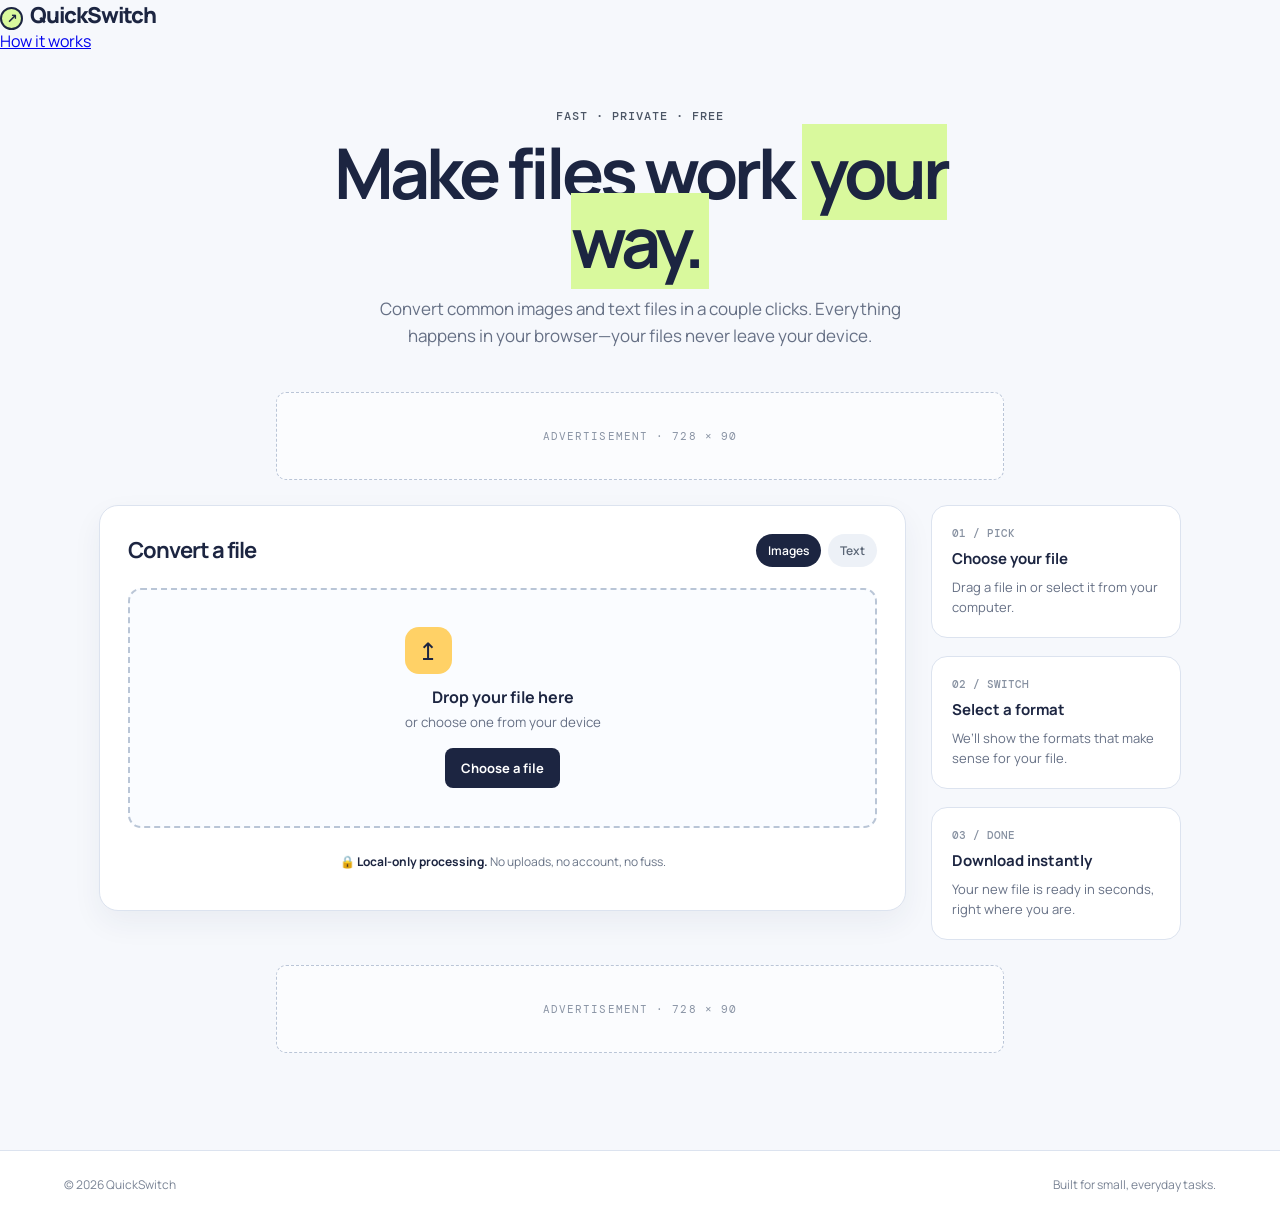
==== index.html @ 72b6337a "Add QuickSwitch converter" ====
<!doctype html>
<html lang="en">
<head>
  <meta charset="UTF-8" />
  <meta name="viewport" content="width=device-width, initial-scale=1.0" />
  <meta name="description" content="QuickSwitch is a private, browser-based file converter for images and text." />
  <title>QuickSwitch — File converter</title>
  <link rel="preconnect" href="https://fonts.googleapis.com">
  <link rel="preconnect" href="https://fonts.gstatic.com" crossorigin>
  <link href="https://fonts.googleapis.com/css2?family=DM+Mono:wght@400;500&family=Manrope:wght@400;500;600;700;800&display=swap" rel="stylesheet">
  <style>
    :root{--ink:#1c2541;--muted:#667085;--lime:#d9f99d;--yellow:#ffd166;--pink:#ff7b8b;--cloud:#f6f8fc;--line:#dce3ef;--white:#fff}*{box-sizing:border-box}body{margin:0;color:var(--ink);background:var(--cloud);font-family:Manrope,system-ui,sans-serif}.nav{height:76px;background:#fff;display:flex;align-items:center;justify-content:space-between;padding:0 max(5vw,24px);border-bottom:1px solid var(--line)}.brand{font-weight:800;letter-spacing:-1.2px;font-size:22px}.brand span{display:inline-grid;place-items:center;width:23px;height:23px;background:var(--lime);border:2px solid var(--ink);border-radius:50%;font-size:13px;margin-right:7px}.nav a{color:var(--ink);font-size:14px;font-weight:700;text-decoration:none;border-bottom:2px solid var(--lime)}.wrap{max-width:1130px;margin:auto;padding:56px 24px 72px}.eyebrow{font:500 12px 'DM Mono';letter-spacing:.08em;text-transform:uppercase;color:#4b5565}.hero{text-align:center;max-width:740px;margin:0 auto 42px}.hero h1{font-size:clamp(38px,6vw,70px);letter-spacing:-4px;line-height:.98;margin:14px 0 20px}.hero h1 em{font-style:normal;background:var(--lime);padding:0 8px}.hero p{color:var(--muted);font-size:17px;line-height:1.6;margin:auto;max-width:570px}.ad{height:88px;border:1px dashed #bac5d7;border-radius:10px;background:rgba(255,255,255,.52);display:flex;align-items:center;justify-content:center;color:#8993a4;font:11px 'DM Mono';letter-spacing:.1em;text-transform:uppercase;margin:25px auto;max-width:728px}.grid{display:grid;grid-template-columns:1fr 250px;gap:25px;align-items:start}.tool{background:#fff;border:1px solid var(--line);border-radius:19px;padding:28px;box-shadow:0 12px 30px rgba(36,51,85,.06)}.tool-head{display:flex;justify-content:space-between;align-items:center;gap:12px;margin-bottom:21px}.tool h2{margin:0;letter-spacing:-1px;font-size:22px}.pills{display:flex;gap:7px}.pill{border:0;background:#edf1f7;border-radius:100px;padding:8px 12px;color:#5a6575;font:600 12px Manrope;cursor:pointer}.pill.active{background:var(--ink);color:white}.drop{display:grid;place-items:center;min-height:240px;border:2px dashed #b9c5d6;border-radius:13px;background:#fafcff;text-align:center;transition:.2s;cursor:pointer}.drop:hover,.drop.over{border-color:var(--pink);background:#fff7f8}.drop-icon{width:47px;height:47px;border-radius:14px;background:var(--yellow);display:grid;place-items:center;font-size:24px;margin-bottom:12px}.drop strong{font-size:16px}.drop small{color:var(--muted);display:block;margin-top:5px}.choose{display:inline-block;background:var(--ink);color:#fff;padding:11px 16px;border-radius:8px;font-size:13px;font-weight:700;margin-top:17px}.controls{display:none;margin-top:18px;padding:17px;background:#f5f8fb;border-radius:12px}.controls.show{display:flex;align-items:center;justify-content:space-between;gap:10px;flex-wrap:wrap}.filename{font-size:13px;white-space:nowrap;overflow:hidden;text-overflow:ellipsis;max-width:280px}.select{border:1px solid var(--line);border-radius:7px;padding:8px;background:#fff;font:600 13px Manrope;color:var(--ink)}.button{background:var(--pink);border:0;border-radius:8px;color:#251c25;font:800 13px Manrope;padding:11px 16px;cursor:pointer}.button:hover{filter:brightness(.96)}.side{display:grid;gap:18px}.tip{border:1px solid var(--line);padding:20px;border-radius:16px;background:#fff}.tip .num{font:500 11px 'DM Mono';color:#8791a1}.tip h3{font-size:15px;margin:8px 0}.tip p{font-size:13px;line-height:1.55;color:var(--muted);margin:0}.privacy{margin-top:25px;text-align:center;font-size:12px;color:#697487}.privacy b{color:var(--ink)}footer{border-top:1px solid var(--line);background:#fff;padding:25px max(5vw,24px);display:flex;justify-content:space-between;color:#7a8495;font-size:12px}@media(max-width:760px){.wrap{padding-top:34px}.grid{grid-template-columns:1fr}.side{grid-template-columns:1fr 1fr}.hero h1{letter-spacing:-2.5px}.ad{margin:20px auto}}@media(max-width:480px){.side{grid-template-columns:1fr}.tool{padding:18px}.nav{height:64px}.nav a{display:none}}
  </style>
</head>
<body>
  <nav><div class="brand"><span>↗</span>QuickSwitch</div><a href="#how">How it works</a></nav>
  <main class="wrap">
    <section class="hero"><div class="eyebrow">Fast · private · free</div><h1>Make files work <em>your way.</em></h1><p>Convert common images and text files in a couple clicks. Everything happens in your browser—your files never leave your device.</p></section>
    <div class="ad">Advertisement · 728 × 90</div>
    <section class="grid">
      <div class="tool">
        <div class="tool-head"><h2>Convert a file</h2><div class="pills"><button class="pill active" data-type="image">Images</button><button class="pill" data-type="text">Text</button></div></div>
        <label class="drop" id="drop" for="picker"><input id="picker" type="file" hidden accept="image/*"><div><div class="drop-icon">↥</div><strong>Drop your file here</strong><small>or choose one from your device</small><span class="choose">Choose a file</span></div></label>
        <div class="controls" id="controls"><span class="filename" id="filename"></span><div><label class="eyebrow" for="format">Convert to </label><select class="select" id="format"></select></div><button class="button" id="convert">Convert & download</button></div>
        <p class="privacy">🔒 <b>Local-only processing.</b> No uploads, no account, no fuss.</p>
      </div>
      <aside class="side" id="how"><div class="tip"><div class="num">01 / PICK</div><h3>Choose your file</h3><p>Drag a file in or select it from your computer.</p></div><div class="tip"><div class="num">02 / SWITCH</div><h3>Select a format</h3><p>We’ll show the formats that make sense for your file.</p></div><div class="tip"><div class="num">03 / DONE</div><h3>Download instantly</h3><p>Your new file is ready in seconds, right where you are.</p></div></aside>
    </section>
    <div class="ad">Advertisement · 728 × 90</div>
  </main>
  <footer><span>© 2026 QuickSwitch</span><span>Built for small, everyday tasks.</span></footer>
  <script>
    const picker=document.querySelector('#picker'),drop=document.querySelector('#drop'),controls=document.querySelector('#controls'),filename=document.querySelector('#filename'),format=document.querySelector('#format'),convert=document.querySelector('#convert');let file=null,mode='image';
    const types={image:[['image/png','PNG'],['image/jpeg','JPG'],['image/webp','WEBP']],text:[['text/plain','TXT'],['text/html','HTML'],['text/csv','CSV']]};
    function setMode(next){mode=next;file=null;picker.value='';picker.accept=mode==='image'?'image/*':'.txt,.csv,.html,.md,text/plain,text/csv,text/html';controls.classList.remove('show');document.querySelectorAll('.pill').forEach(x=>x.classList.toggle('active',x.dataset.type===mode));document.querySelector('.drop strong').textContent=mode==='image'?'Drop an image here':'Drop a text file here';document.querySelector('.drop small').textContent=mode==='image'?'PNG, JPG, WEBP and more':'TXT, CSV, HTML, Markdown and more'}
    document.querySelectorAll('.pill').forEach(x=>x.onclick=()=>setMode(x.dataset.type));
    function choose(f){if(!f)return;if(mode==='image'&&!f.type.startsWith('image/')){alert('Please choose an image file.');return}file=f;filename.textContent=f.name;format.innerHTML=types[mode].map(([v,n])=>`<option value="${v}">${n}</option>`).join('');controls.classList.add('show')}
    picker.onchange=e=>choose(e.target.files[0]);['dragenter','dragover'].forEach(e=>drop.addEventListener(e,x=>{x.preventDefault();drop.classList.add('over')}));['dragleave','drop'].forEach(e=>drop.addEventListener(e,x=>{x.preventDefault();drop.classList.remove('over')}));drop.addEventListener('drop',e=>choose(e.dataTransfer.files[0]));
    convert.onclick=()=>{if(!file)return;const target=format.value,ext=format.options[format.selectedIndex].text.toLowerCase();if(mode==='text'){const reader=new FileReader();reader.onload=()=>download(new Blob([reader.result],{type:target}),file.name.replace(/\.[^.]+$/,'')+'.'+ext);reader.readAsText(file);return}const img=new Image(),url=URL.createObjectURL(file);img.onload=()=>{const c=document.createElement('canvas');c.width=img.naturalWidth;c.height=img.naturalHeight;c.getContext('2d').drawImage(img,0,0);c.toBlob(b=>{download(b,file.name.replace(/\.[^.]+$/,'')+'.'+ext);URL.revokeObjectURL(url)},target,.92)};img.src=url};
    function download(blob,name){const a=document.createElement('a');a.href=URL.createObjectURL(blob);a.download=name;a.click();setTimeout(()=>URL.revokeObjectURL(a.href),500)}
  </script>
</body>
</html>
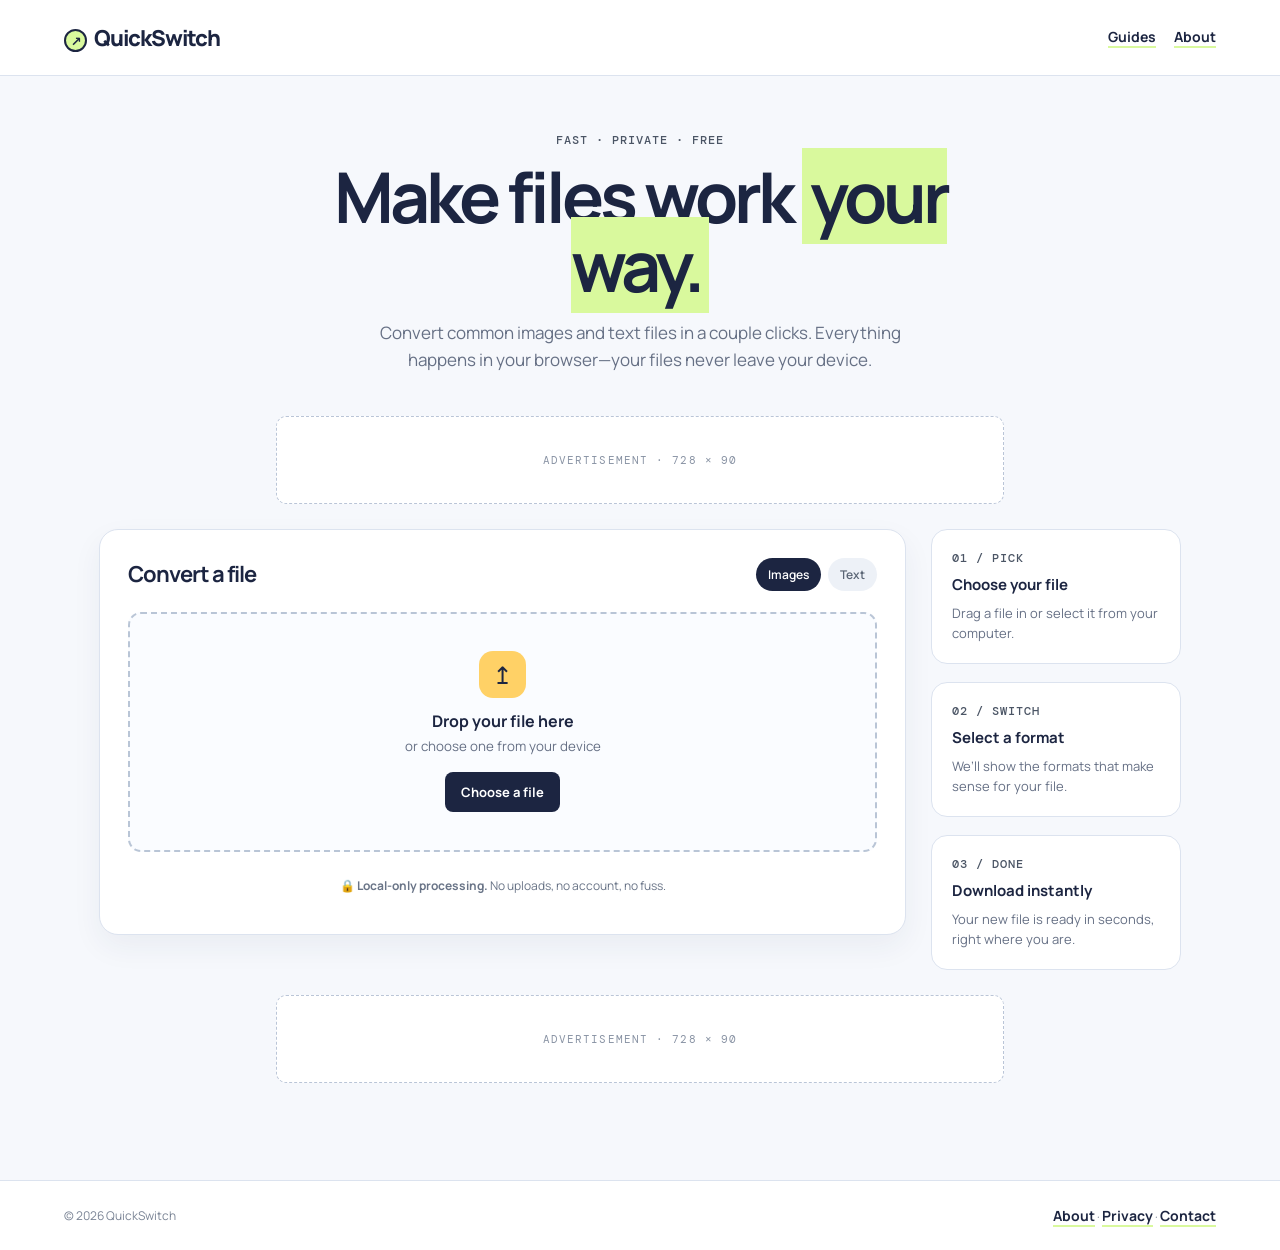
==== commit 993c1685: "Link guides and trust pages from homepage" ====
--- a/index.html
+++ b/index.html
@@ -1,43 +1 @@
-<!doctype html>
-<html lang="en">
-<head>
-  <meta charset="UTF-8" />
-  <meta name="viewport" content="width=device-width, initial-scale=1.0" />
-  <meta name="description" content="QuickSwitch is a private, browser-based file converter for images and text." />
-  <title>QuickSwitch — File converter</title>
-  <link rel="preconnect" href="https://fonts.googleapis.com">
-  <link rel="preconnect" href="https://fonts.gstatic.com" crossorigin>
-  <link href="https://fonts.googleapis.com/css2?family=DM+Mono:wght@400;500&family=Manrope:wght@400;500;600;700;800&display=swap" rel="stylesheet">
-  <style>
-    :root{--ink:#1c2541;--muted:#667085;--lime:#d9f99d;--yellow:#ffd166;--pink:#ff7b8b;--cloud:#f6f8fc;--line:#dce3ef;--white:#fff}*{box-sizing:border-box}body{margin:0;color:var(--ink);background:var(--cloud);font-family:Manrope,system-ui,sans-serif}.nav{height:76px;background:#fff;display:flex;align-items:center;justify-content:space-between;padding:0 max(5vw,24px);border-bottom:1px solid var(--line)}.brand{font-weight:800;letter-spacing:-1.2px;font-size:22px}.brand span{display:inline-grid;place-items:center;width:23px;height:23px;background:var(--lime);border:2px solid var(--ink);border-radius:50%;font-size:13px;margin-right:7px}.nav a{color:var(--ink);font-size:14px;font-weight:700;text-decoration:none;border-bottom:2px solid var(--lime)}.wrap{max-width:1130px;margin:auto;padding:56px 24px 72px}.eyebrow{font:500 12px 'DM Mono';letter-spacing:.08em;text-transform:uppercase;color:#4b5565}.hero{text-align:center;max-width:740px;margin:0 auto 42px}.hero h1{font-size:clamp(38px,6vw,70px);letter-spacing:-4px;line-height:.98;margin:14px 0 20px}.hero h1 em{font-style:normal;background:var(--lime);padding:0 8px}.hero p{color:var(--muted);font-size:17px;line-height:1.6;margin:auto;max-width:570px}.ad{height:88px;border:1px dashed #bac5d7;border-radius:10px;background:rgba(255,255,255,.52);display:flex;align-items:center;justify-content:center;color:#8993a4;font:11px 'DM Mono';letter-spacing:.1em;text-transform:uppercase;margin:25px auto;max-width:728px}.grid{display:grid;grid-template-columns:1fr 250px;gap:25px;align-items:start}.tool{background:#fff;border:1px solid var(--line);border-radius:19px;padding:28px;box-shadow:0 12px 30px rgba(36,51,85,.06)}.tool-head{display:flex;justify-content:space-between;align-items:center;gap:12px;margin-bottom:21px}.tool h2{margin:0;letter-spacing:-1px;font-size:22px}.pills{display:flex;gap:7px}.pill{border:0;background:#edf1f7;border-radius:100px;padding:8px 12px;color:#5a6575;font:600 12px Manrope;cursor:pointer}.pill.active{background:var(--ink);color:white}.drop{display:grid;place-items:center;min-height:240px;border:2px dashed #b9c5d6;border-radius:13px;background:#fafcff;text-align:center;transition:.2s;cursor:pointer}.drop:hover,.drop.over{border-color:var(--pink);background:#fff7f8}.drop-icon{width:47px;height:47px;border-radius:14px;background:var(--yellow);display:grid;place-items:center;font-size:24px;margin-bottom:12px}.drop strong{font-size:16px}.drop small{color:var(--muted);display:block;margin-top:5px}.choose{display:inline-block;background:var(--ink);color:#fff;padding:11px 16px;border-radius:8px;font-size:13px;font-weight:700;margin-top:17px}.controls{display:none;margin-top:18px;padding:17px;background:#f5f8fb;border-radius:12px}.controls.show{display:flex;align-items:center;justify-content:space-between;gap:10px;flex-wrap:wrap}.filename{font-size:13px;white-space:nowrap;overflow:hidden;text-overflow:ellipsis;max-width:280px}.select{border:1px solid var(--line);border-radius:7px;padding:8px;background:#fff;font:600 13px Manrope;color:var(--ink)}.button{background:var(--pink);border:0;border-radius:8px;color:#251c25;font:800 13px Manrope;padding:11px 16px;cursor:pointer}.button:hover{filter:brightness(.96)}.side{display:grid;gap:18px}.tip{border:1px solid var(--line);padding:20px;border-radius:16px;background:#fff}.tip .num{font:500 11px 'DM Mono';color:#8791a1}.tip h3{font-size:15px;margin:8px 0}.tip p{font-size:13px;line-height:1.55;color:var(--muted);margin:0}.privacy{margin-top:25px;text-align:center;font-size:12px;color:#697487}.privacy b{color:var(--ink)}footer{border-top:1px solid var(--line);background:#fff;padding:25px max(5vw,24px);display:flex;justify-content:space-between;color:#7a8495;font-size:12px}@media(max-width:760px){.wrap{padding-top:34px}.grid{grid-template-columns:1fr}.side{grid-template-columns:1fr 1fr}.hero h1{letter-spacing:-2.5px}.ad{margin:20px auto}}@media(max-width:480px){.side{grid-template-columns:1fr}.tool{padding:18px}.nav{height:64px}.nav a{display:none}}
-  </style>
-</head>
-<body>
-  <nav><div class="brand"><span>↗</span>QuickSwitch</div><a href="#how">How it works</a></nav>
-  <main class="wrap">
-    <section class="hero"><div class="eyebrow">Fast · private · free</div><h1>Make files work <em>your way.</em></h1><p>Convert common images and text files in a couple clicks. Everything happens in your browser—your files never leave your device.</p></section>
-    <div class="ad">Advertisement · 728 × 90</div>
-    <section class="grid">
-      <div class="tool">
-        <div class="tool-head"><h2>Convert a file</h2><div class="pills"><button class="pill active" data-type="image">Images</button><button class="pill" data-type="text">Text</button></div></div>
-        <label class="drop" id="drop" for="picker"><input id="picker" type="file" hidden accept="image/*"><div><div class="drop-icon">↥</div><strong>Drop your file here</strong><small>or choose one from your device</small><span class="choose">Choose a file</span></div></label>
-        <div class="controls" id="controls"><span class="filename" id="filename"></span><div><label class="eyebrow" for="format">Convert to </label><select class="select" id="format"></select></div><button class="button" id="convert">Convert & download</button></div>
-        <p class="privacy">🔒 <b>Local-only processing.</b> No uploads, no account, no fuss.</p>
-      </div>
-      <aside class="side" id="how"><div class="tip"><div class="num">01 / PICK</div><h3>Choose your file</h3><p>Drag a file in or select it from your computer.</p></div><div class="tip"><div class="num">02 / SWITCH</div><h3>Select a format</h3><p>We’ll show the formats that make sense for your file.</p></div><div class="tip"><div class="num">03 / DONE</div><h3>Download instantly</h3><p>Your new file is ready in seconds, right where you are.</p></div></aside>
-    </section>
-    <div class="ad">Advertisement · 728 × 90</div>
-  </main>
-  <footer><span>© 2026 QuickSwitch</span><span>Built for small, everyday tasks.</span></footer>
-  <script>
-    const picker=document.querySelector('#picker'),drop=document.querySelector('#drop'),controls=document.querySelector('#controls'),filename=document.querySelector('#filename'),format=document.querySelector('#format'),convert=document.querySelector('#convert');let file=null,mode='image';
-    const types={image:[['image/png','PNG'],['image/jpeg','JPG'],['image/webp','WEBP']],text:[['text/plain','TXT'],['text/html','HTML'],['text/csv','CSV']]};
-    function setMode(next){mode=next;file=null;picker.value='';picker.accept=mode==='image'?'image/*':'.txt,.csv,.html,.md,text/plain,text/csv,text/html';controls.classList.remove('show');document.querySelectorAll('.pill').forEach(x=>x.classList.toggle('active',x.dataset.type===mode));document.querySelector('.drop strong').textContent=mode==='image'?'Drop an image here':'Drop a text file here';document.querySelector('.drop small').textContent=mode==='image'?'PNG, JPG, WEBP and more':'TXT, CSV, HTML, Markdown and more'}
-    document.querySelectorAll('.pill').forEach(x=>x.onclick=()=>setMode(x.dataset.type));
-    function choose(f){if(!f)return;if(mode==='image'&&!f.type.startsWith('image/')){alert('Please choose an image file.');return}file=f;filename.textContent=f.name;format.innerHTML=types[mode].map(([v,n])=>`<option value="${v}">${n}</option>`).join('');controls.classList.add('show')}
-    picker.onchange=e=>choose(e.target.files[0]);['dragenter','dragover'].forEach(e=>drop.addEventListener(e,x=>{x.preventDefault();drop.classList.add('over')}));['dragleave','drop'].forEach(e=>drop.addEventListener(e,x=>{x.preventDefault();drop.classList.remove('over')}));drop.addEventListener('drop',e=>choose(e.dataTransfer.files[0]));
-    convert.onclick=()=>{if(!file)return;const target=format.value,ext=format.options[format.selectedIndex].text.toLowerCase();if(mode==='text'){const reader=new FileReader();reader.onload=()=>download(new Blob([reader.result],{type:target}),file.name.replace(/\.[^.]+$/,'')+'.'+ext);reader.readAsText(file);return}const img=new Image(),url=URL.createObjectURL(file);img.onload=()=>{const c=document.createElement('canvas');c.width=img.naturalWidth;c.height=img.naturalHeight;c.getContext('2d').drawImage(img,0,0);c.toBlob(b=>{download(b,file.name.replace(/\.[^.]+$/,'')+'.'+ext);URL.revokeObjectURL(url)},target,.92)};img.src=url};
-    function download(blob,name){const a=document.createElement('a');a.href=URL.createObjectURL(blob);a.download=name;a.click();setTimeout(()=>URL.revokeObjectURL(a.href),500)}
-  </script>
-</body>
-</html>
+<!doctype html><html lang="en"><head><meta charset="UTF-8"><meta name="viewport" content="width=device-width,initial-scale=1.0"><meta name="description" content="QuickSwitch is a private, browser-based file converter for images and text."><title>QuickSwitch — File converter</title><link rel="preconnect" href="https://fonts.googleapis.com"><link rel="preconnect" href="https://fonts.gstatic.com" crossorigin><link href="https://fonts.googleapis.com/css2?family=DM+Mono:wght@400;500&family=Manrope:wght@400;500;600;700;800&display=swap" rel="stylesheet"><style>:root{--ink:#1c2541;--muted:#667085;--lime:#d9f99d;--yellow:#ffd166;--pink:#ff7b8b;--cloud:#f6f8fc;--line:#dce3ef}*{box-sizing:border-box}body{margin:0;color:var(--ink);background:var(--cloud);font-family:Manrope,system-ui,sans-serif}nav,footer{background:#fff;padding:0 max(5vw,24px);display:flex;align-items:center;justify-content:space-between;border-bottom:1px solid var(--line)}nav{height:76px}.brand{font-weight:800;letter-spacing:-1.2px;font-size:22px;color:var(--ink);text-decoration:none}.brand span{display:inline-grid;place-items:center;width:23px;height:23px;background:var(--lime);border:2px solid var(--ink);border-radius:50%;font-size:13px;margin-right:7px}.nav-links{display:flex;gap:18px}.nav-links a,footer a{color:var(--ink);font-size:14px;font-weight:700;text-decoration:none;border-bottom:2px solid var(--lime)}.wrap{max-width:1130px;margin:auto;padding:56px 24px 72px}.hero{text-align:center;max-width:740px;margin:0 auto 42px}.eyebrow{font:500 12px 'DM Mono';letter-spacing:.08em;text-transform:uppercase;color:#4b5565}.hero h1{font-size:clamp(38px,6vw,70px);letter-spacing:-4px;line-height:.98;margin:14px 0 20px}.hero h1 em{font-style:normal;background:var(--lime);padding:0 8px}.hero p{color:var(--muted);font-size:17px;line-height:1.6;margin:auto;max-width:570px}.ad{height:88px;border:1px dashed #bac5d7;border-radius:10px;background:#fff;display:flex;align-items:center;justify-content:center;color:#8993a4;font:11px 'DM Mono';letter-spacing:.1em;text-transform:uppercase;margin:25px auto;max-width:728px}.grid{display:grid;grid-template-columns:1fr 250px;gap:25px;align-items:start}.tool{background:#fff;border:1px solid var(--line);border-radius:19px;padding:28px;box-shadow:0 12px 30px rgba(36,51,85,.06)}.tool-head{display:flex;justify-content:space-between;align-items:center;gap:12px;margin-bottom:21px}.tool h2{margin:0;letter-spacing:-1px;font-size:22px}.pills{display:flex;gap:7px}.pill{border:0;background:#edf1f7;border-radius:100px;padding:8px 12px;color:#5a6575;font:600 12px Manrope;cursor:pointer}.pill.active{background:var(--ink);color:white}.drop{display:grid;place-items:center;min-height:240px;border:2px dashed #b9c5d6;border-radius:13px;background:#fafcff;text-align:center;cursor:pointer}.drop-icon{width:47px;height:47px;border-radius:14px;background:var(--yellow);display:grid;place-items:center;font-size:24px;margin:0 auto 12px}.drop small{color:var(--muted);display:block;margin-top:5px}.choose{display:inline-block;background:var(--ink);color:#fff;padding:11px 16px;border-radius:8px;font-size:13px;font-weight:700;margin-top:17px}.controls{display:none;margin-top:18px;padding:17px;background:#f5f8fb;border-radius:12px}.controls.show{display:flex;align-items:center;justify-content:space-between;gap:10px;flex-wrap:wrap}.filename{font-size:13px;max-width:260px;overflow:hidden;text-overflow:ellipsis}.select{border:1px solid var(--line);border-radius:7px;padding:8px;background:#fff;font:600 13px Manrope}.button{background:var(--pink);border:0;border-radius:8px;color:#251c25;font:800 13px Manrope;padding:11px 16px;cursor:pointer}.privacy{margin-top:25px;text-align:center;font-size:12px;color:#697487}.side{display:grid;gap:18px}.tip{border:1px solid var(--line);padding:20px;border-radius:16px;background:#fff}.tip h3{font-size:15px;margin:8px 0}.tip p{font-size:13px;line-height:1.55;color:var(--muted);margin:0}footer{border-top:1px solid var(--line);border-bottom:0;min-height:70px;color:#7a8495;font-size:12px}@media(max-width:760px){.grid{grid-template-columns:1fr}.side{grid-template-columns:1fr 1fr}.hero h1{letter-spacing:-2.5px}}@media(max-width:480px){.side{grid-template-columns:1fr}.nav-links{gap:10px}.nav-links a{font-size:12px}}</style></head><body><nav><a class="brand" href="index.html"><span>↗</span>QuickSwitch</a><div class="nav-links"><a href="guides.html">Guides</a><a href="about.html">About</a></div></nav><main class="wrap"><section class="hero"><div class="eyebrow">Fast · private · free</div><h1>Make files work <em>your way.</em></h1><p>Convert common images and text files in a couple clicks. Everything happens in your browser—your files never leave your device.</p></section><div class="ad">Advertisement · 728 × 90</div><section class="grid"><div class="tool"><div class="tool-head"><h2>Convert a file</h2><div class="pills"><button class="pill active" data-type="image">Images</button><button class="pill" data-type="text">Text</button></div></div><label class="drop" id="drop" for="picker"><input id="picker" type="file" hidden accept="image/*"><div><div class="drop-icon">↥</div><strong>Drop your file here</strong><small>or choose one from your device</small><span class="choose">Choose a file</span></div></label><div class="controls" id="controls"><span class="filename" id="filename"></span><div><select class="select" id="format"></select></div><button class="button" id="convert">Convert &amp; download</button></div><p class="privacy">🔒 <b>Local-only processing.</b> No uploads, no account, no fuss.</p></div><aside class="side"><div class="tip"><div class="eyebrow">01 / Pick</div><h3>Choose your file</h3><p>Drag a file in or select it from your computer.</p></div><div class="tip"><div class="eyebrow">02 / Switch</div><h3>Select a format</h3><p>We’ll show the formats that make sense for your file.</p></div><div class="tip"><div class="eyebrow">03 / Done</div><h3>Download instantly</h3><p>Your new file is ready in seconds, right where you are.</p></div></aside></section><div class="ad">Advertisement · 728 × 90</div></main><footer><span>© 2026 QuickSwitch</span><span><a href="about.html">About</a> · <a href="privacy.html">Privacy</a> · <a href="contact.html">Contact</a></span></footer><script>const picker=document.querySelector('#picker'),drop=document.querySelector('#drop'),controls=document.querySelector('#controls'),filename=document.querySelector('#filename'),format=document.querySelector('#format'),convert=document.querySelector('#convert');let file=null,mode='image';const types={image:[['image/png','PNG'],['image/jpeg','JPG'],['image/webp','WEBP']],text:[['text/plain','TXT'],['text/html','HTML'],['text/csv','CSV']]};function setMode(next){mode=next;file=null;picker.value='';picker.accept=mode==='image'?'image/*':'.txt,.csv,.html,.md,text/plain,text/csv,text/html';controls.classList.remove('show');document.querySelectorAll('.pill').forEach(function(x){x.classList.toggle('active',x.dataset.type===mode)});document.querySelector('.drop strong').textContent=mode==='image'?'Drop an image here':'Drop a text file here';document.querySelector('.drop small').textContent=mode==='image'?'PNG, JPG, WEBP and more':'TXT, CSV, HTML, Markdown and more'}document.querySelectorAll('.pill').forEach(function(x){x.onclick=function(){setMode(x.dataset.type)}});function choose(f){if(!f)return;if(mode==='image'&&!f.type.startsWith('image/')){alert('Please choose an image file.');return}file=f;filename.textContent=f.name;format.innerHTML=types[mode].map(function(x){return '<option value="'+x[0]+'">'+x[1]+'</option>'}).join('');controls.classList.add('show')}picker.onchange=function(e){choose(e.target.files[0])};['dragenter','dragover'].forEach(function(e){drop.addEventListener(e,function(x){x.preventDefault()})});drop.addEventListener('drop',function(e){e.preventDefault();choose(e.dataTransfer.files[0])});convert.onclick=function(){if(!file)return;const target=format.value,ext=format.options[format.selectedIndex].text.toLowerCase();if(mode==='text'){const reader=new FileReader();reader.onload=function(){download(new Blob([reader.result],{type:target}),file.name.replace(/.[^.]+$/,'')+'.'+ext)};reader.readAsText(file);return}const img=new Image(),url=URL.createObjectURL(file);img.onload=function(){const c=document.createElement('canvas');c.width=img.naturalWidth;c.height=img.naturalHeight;c.getContext('2d').drawImage(img,0,0);c.toBlob(function(b){download(b,file.name.replace(/.[^.]+$/,'')+'.'+ext);URL.revokeObjectURL(url)},target,.92)};img.src=url};function download(blob,name){const a=document.createElement('a');a.href=URL.createObjectURL(blob);a.download=name;a.click();setTimeout(function(){URL.revokeObjectURL(a.href)},500)}</script></body></html>
